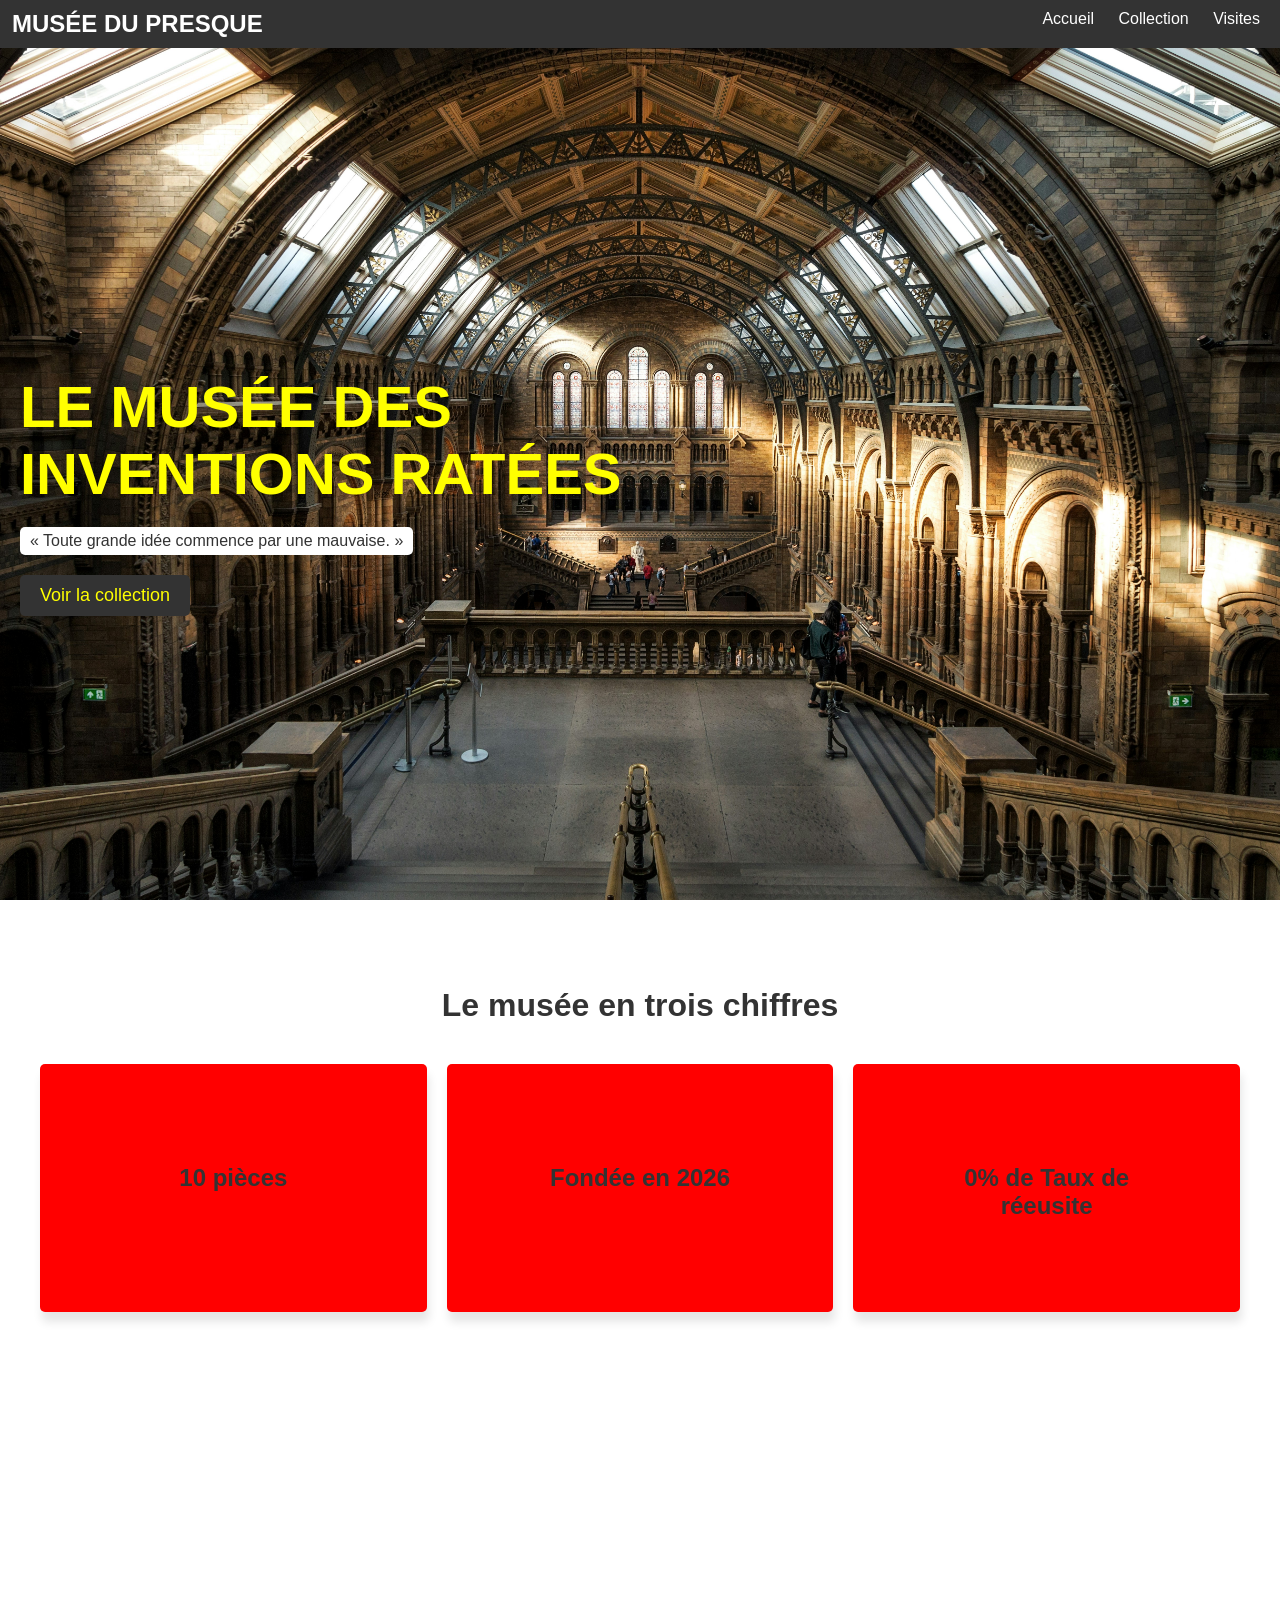
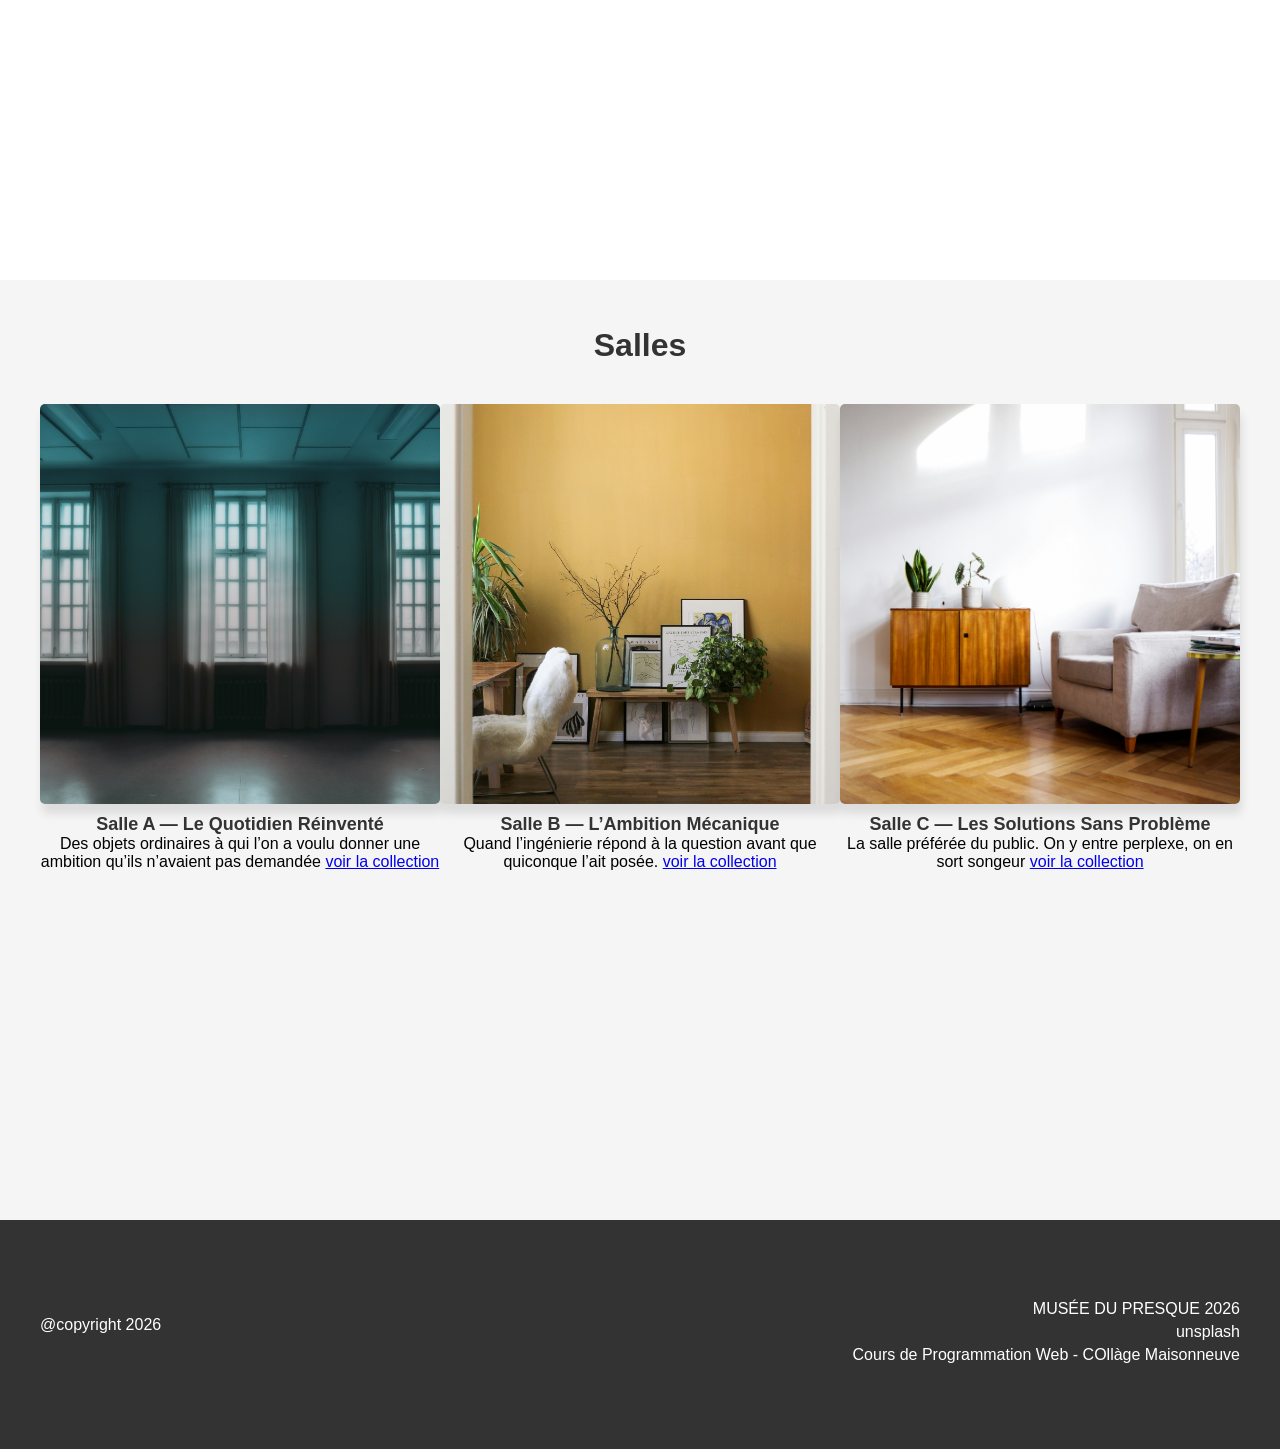
==== musee-Eouvert/index.html @ ee2fd18f "page d<acceuil fait" ====
<html lang="en">

<head>
    <meta charset="UTF-8">
    <meta name="viewport" content="width=device-width, initial-scale=1.0">
    <link rel="stylesheet" href="style.css">
    <title>Accueil</title>
</head>

<body>

    <header>
        <legend>MUSÉE DU PRESQUE</legend>
        <nav>
            <a href="index.html">Accueil</a>
            <a href="colelction.html">Collection</a>
            <a href="visite.html">Visites</a>
        </nav>
    </header>
    <section id="banner">
        <img src="images/baniere/claudio-testa-iqeG5xA96M4-unsplash.jpg" alt="">
        <h1>LE MUSÉE DES INVENTIONS RATÉES</h1>
        <span>« Toute grande idée commence par une mauvaise. »</span>
        <a href="#salles"><button>Voir la collection</button></a>
    </section>
    <section id="description_musee">

        <h2>Le musée en trois chiffres</h2>
        <div>
            <strong>10 pièces</strong>
            <strong>Fondée en 2026</strong>
            <strong>0% de Taux de réeusite</strong>
        </div>

    </section>
    <section id="salles">
        <h2>Salles</h2>
        <div class="bloc">
            <div class="carte_ts">

                <img src="images/salle/hans-eiskonen-PotGJdsW06k-unsplash.jpg" alt="">
                <legend>Salle A — Le Quotidien Réinventé</legend>
                <span>Des objets ordinaires à qui l’on a voulu donner une ambition qu’ils n’avaient pas demandée</span>
                <a href="collection.html">voir la collection</a>
            </div>
            <div class="carte_ts">
                <img src="images/salle/julia-60SnthS09Ao-unsplash.jpg" alt="">
                <legend>Salle B — L’Ambition Mécanique</legend>
                <span>Quand l’ingénierie répond à la question
                    avant que quiconque l’ait posée.</span>
                <a href="collection.html">voir la collection</a>
            </div>
            <div class="carte_ts">
                <img src="images/salle/julia-aX1TTOuq83M-unsplash.jpg" alt="">
                <legend>Salle C — Les Solutions Sans Problème</legend>
                <span>La salle préférée du public. On y entre
                    perplexe, on en sort songeur</span>
                <a href="collection.html">voir la collection</a>
            </div>
        </div>
    </section>
    <footer>
        <p>@copyright 2026</p>
        <div class="col-lg-6 legal text-lg-center">
            <ul>
                <li>MUSÉE DU PRESQUE 2026 </li>
                <li>unsplash </li>
                <li>Cours de Programmation Web - COllàge Maisonneuve</li>
            </ul>
        </div>
    </footer>

</body>

</html>
---- musee-Eouvert/style.css ----
body {
  font-family: "Aptos Display", Arial, sans-serif;
  margin: 0;
  padding: 0;
}
header {
  background-color: #333;
  color: #fff;
  padding: 10px;
  display: flex;
  justify-content: space-between;
  position: fixed;
  top: 0;
  right: 0;
  left: 0;
}
header legend {
  margin: 0;
  font-size: 24px;
  font-weight: bold;
}
header a {
  color: #fff;
  text-decoration: none;
  margin: 0 10px;
}

section {
  padding: 20px;

  height: 100%;
  margin: 0;
}

section#banner {
  color: #fff;
  padding: 20px;

  text-align: center;
  display: flex;
  flex-direction: column;
  justify-content: center;
  align-items: start;
  gap: 10px;
}
section#banner img {
  position: absolute;
  top: 0;
  right: 0;
  width: 100%;
  height: 100%;
  object-fit: cover;
  z-index: -1;
}
section#banner h1 {
  font-size: 58px;
  margin-bottom: 10px;
  color: yellow;
  max-width: 50%;
  text-align: left;
}

section#banner span {
  color: #333;
  background-color: #fff;

  padding: 5px 10px;
  border-radius: 5px;
  margin-bottom: 10px;
}

section#banner button {
  background-color: #333;
  color: yellow;
  border: none;
  border-radius: 5px;
  padding: 10px 20px;
  font-size: 18px;
  cursor: pointer;
}

section#banner button:hover {
  background-color: yellow;
  color: #333;
  border: 5px solid #333;
  border-radius: 5px;
}
#description_musee {
  flex-direction: column;
}
#description_musee h2 {
  font-size: 32px;
  color: #333;
  margin-bottom: 20px;
  text-align: center;
}

#description_musee div {
  display: flex;
  flex-direction: row;
  align-items: center;
  justify-content: space-around;
  text-align: center;
  padding: 20px;
  gap: 20px;
}

#description_musee strong {
  flex: 1;
  font-size: 24px;
  color: #333;
  margin-bottom: 10px;
  background-color: red;
  padding: 100px;
  border-radius: 5px;
  box-shadow: 2px 10px 10px rgba(0, 0, 0, 0.1);
  height: 48px;
  text-align: center;
}

section#salles {
  background-color: #f5f5f5;
}

section#salles div.bloc {
  padding: 20px;
  text-align: center;
  display: flex;
  justify-content: center;
  align-items: center;
}

section#salles h2 {
  font-size: 32px;
  color: #333;
  margin-bottom: 20px;
  text-align: center;
}

section#salles .carte_ts img {
  width: 400px;
  height: 400px;
  object-fit: cover;
  border-radius: 5px;
  box-shadow: 2px 10px 10px rgba(0, 0, 0, 0.1);
}

section#salles .carte_ts legend {
  font-size: 18px;
  color: #333;
  margin-top: 10px;
  font-weight: bold;
  
}
footer {
  background-color: #333;
  color: #fff;
  padding: 10px;
  text-align: center;
  display: flex;
  flex-direction: row;
  justify-content: space-between;
  padding: 80px 40px;
}   

footer ul {
  list-style: none;
  padding: 0;
  margin: 0;
  justify-content: center;
  text-align: right;
}
footer ul li {
  margin-bottom: 5px;
}
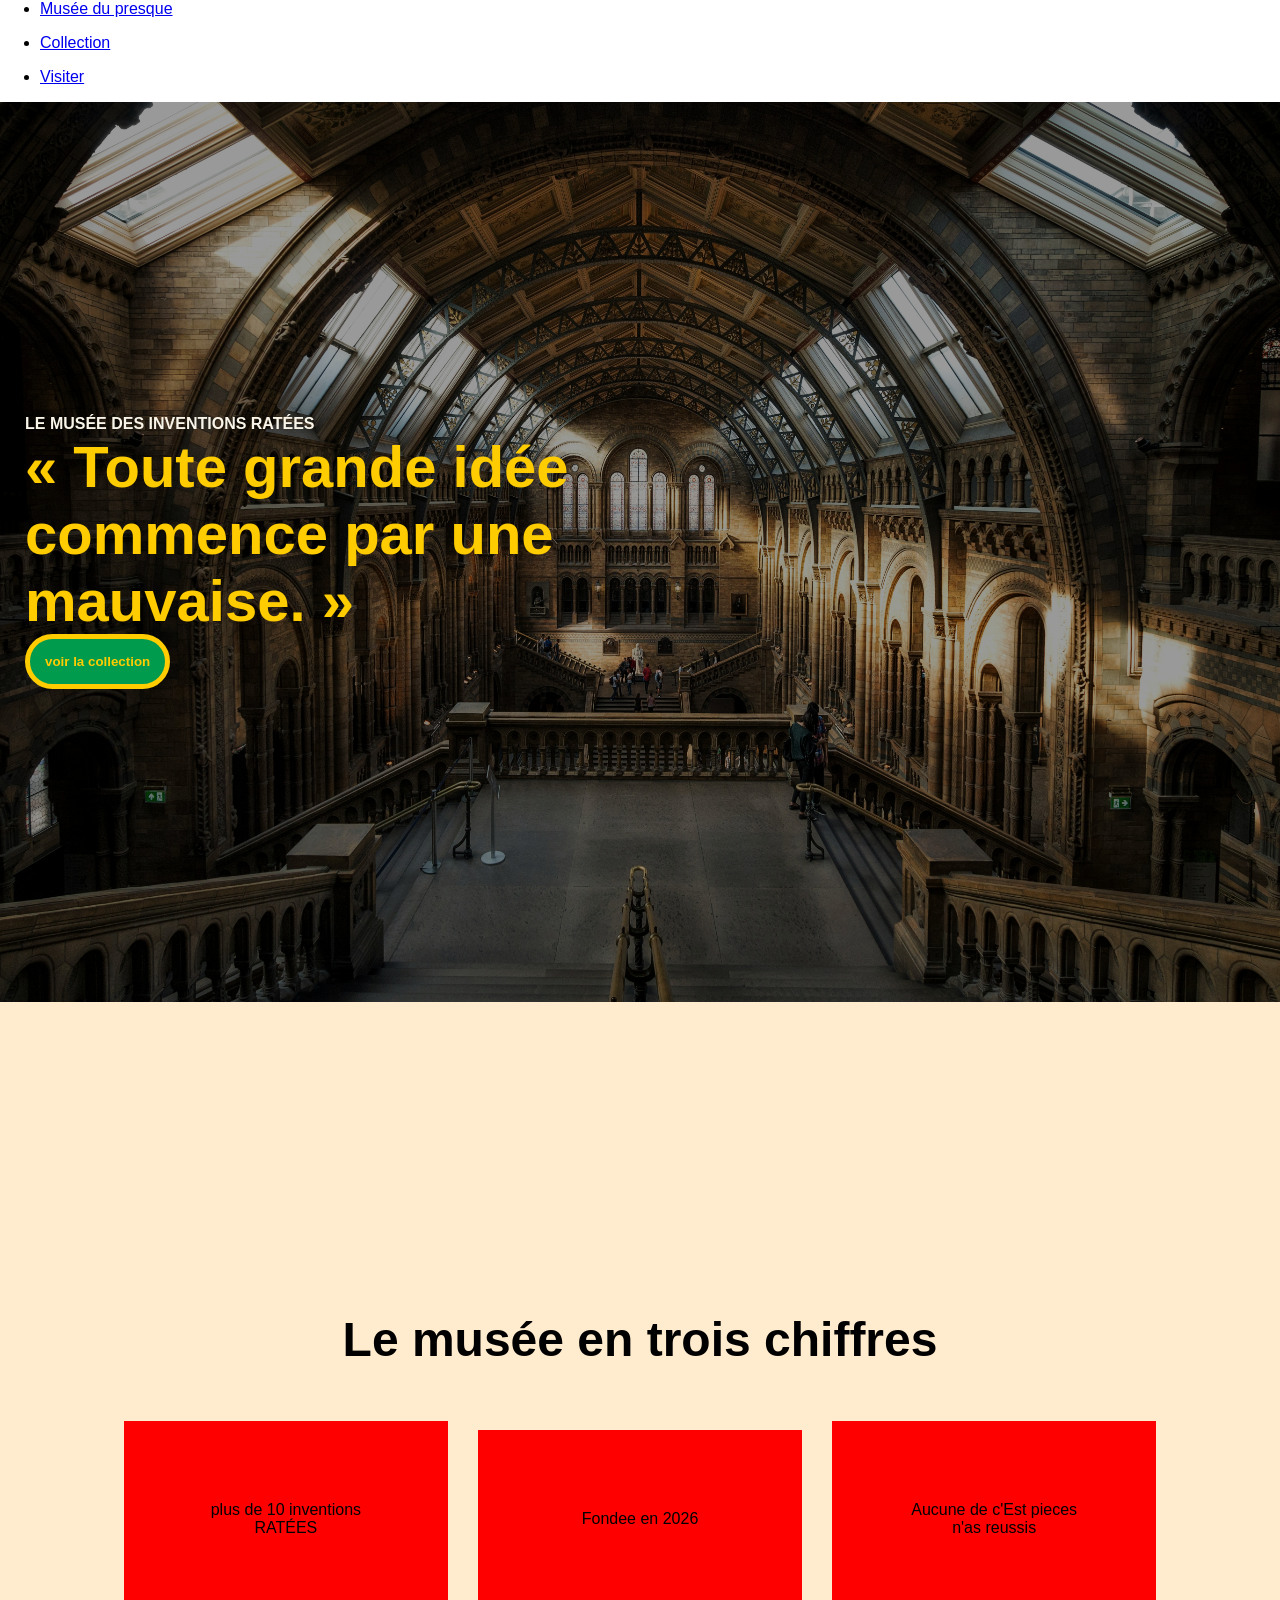
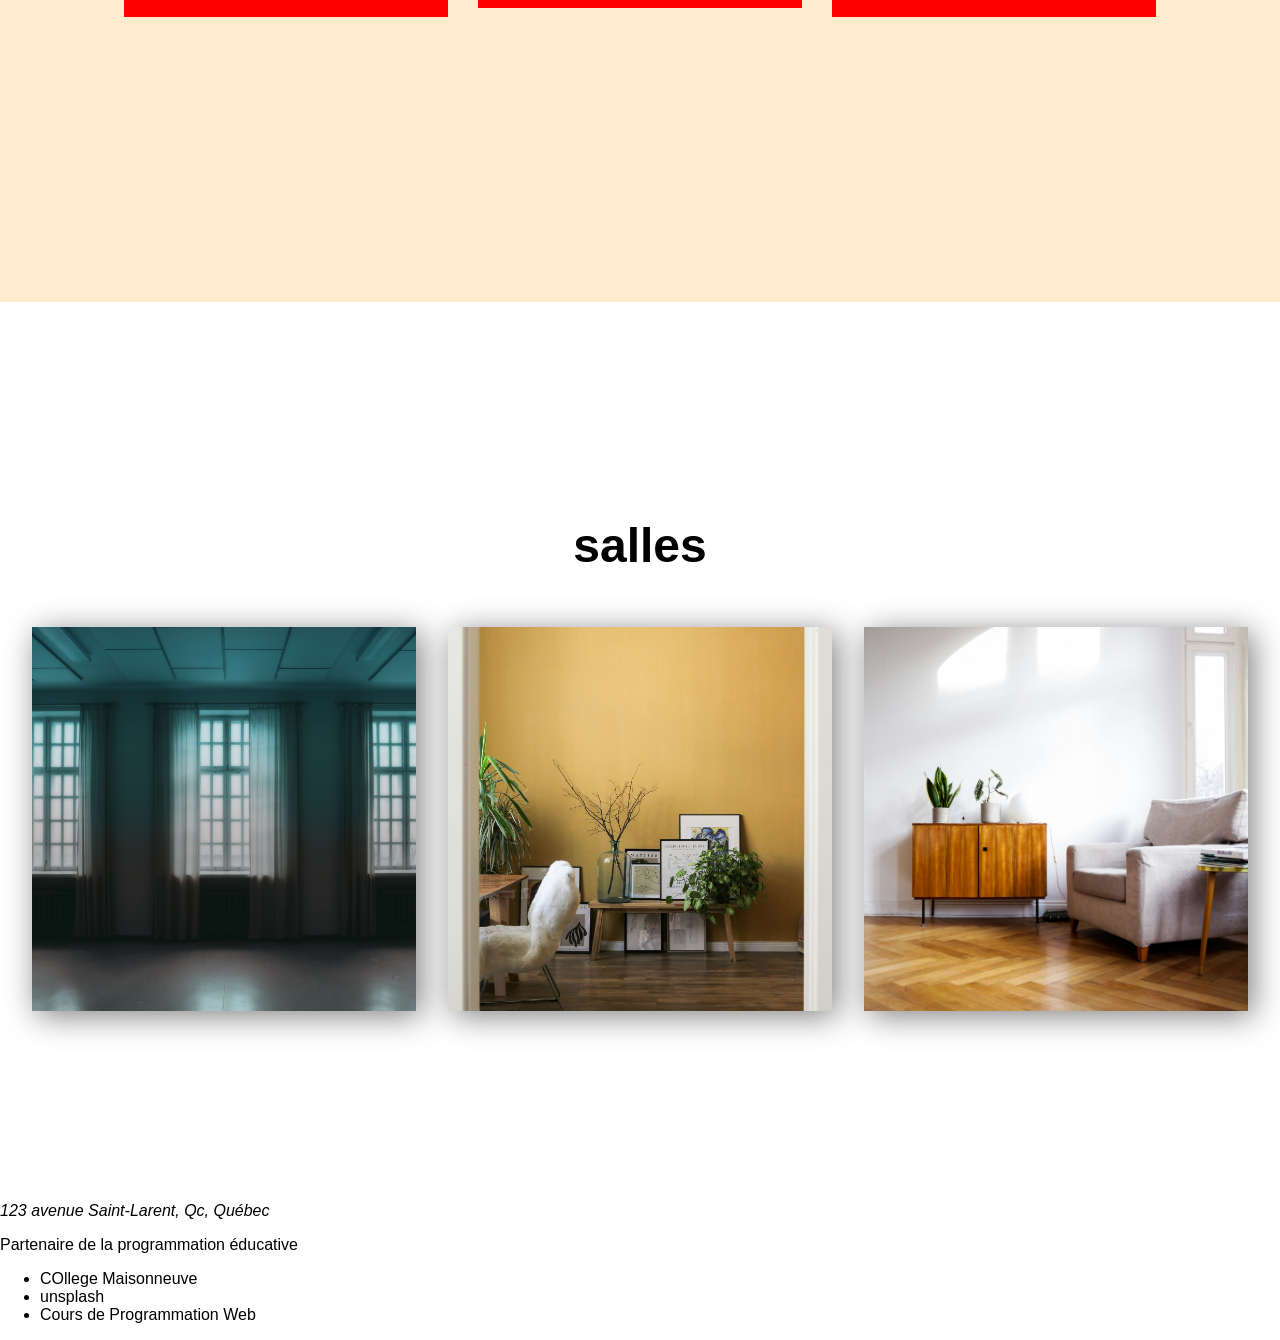
==== commit 61391c38: "banner optimized" ====
--- a/musee-Eouvert/index.html
+++ b/musee-Eouvert/index.html
@@ -1,75 +1,100 @@
 <html lang="en">
 
 <head>
-    <meta charset="UTF-8">
-    <meta name="viewport" content="width=device-width, initial-scale=1.0">
-    <link rel="stylesheet" href="style.css">
-    <title>Accueil</title>
+  <meta charset="UTF-8" />
+  <meta name="viewport" content="width=device-width, initial-scale=1.0" />
+  <link rel="stylesheet" href="style.css">
+  <title>Document</title>
 </head>
 
 <body>
+  <header>
+    <ul>
+      <li>
+        <a href="index.html">
+          <p>Musée du presque</p>
+        </a>
+      </li>
+      <li>
+        <a href="collection.html">
+          <p>Collection</p>
+        </a>
+      </li>
+      <li>
+        <a href="collection.html">
+          <p>Visiter</p>
+        </a>
+      </li>
+    </ul>
+  </header>
+  <section id="banier">
+    <img src="images/baniere/claudio-testa-iqeG5xA96M4-unsplash.jpg" alt="">
+    <div id="banier-text">
+      <p>LE MUSÉE DES INVENTIONS RATÉES</p>
+      <h1>« Toute grande idée commence par une mauvaise. »</h1>
+      <button>voir la collection</button>
+    </div>
+  </section>
+  <section id="desciption-mus">
+    <h2>Le musée en trois chiffres</h2>
+    <div>
+      <div>
+        <p>plus de 10 inventions RATÉES</p>
+      </div>
+      <div>
+        <p>Fondee en 2026</p>
+      </div>
+      <div>
+        <p>Aucune de c'Est pieces n'as reussis</p>
+      </div>
+    </div>
+  </section>
+  <section id="salles">
+    <h2>salles</h2>
+    <div id="carte-salles">
+      <div class="carte-salle-item">
+        <img src="images/salle/hans-eiskonen-PotGJdsW06k-unsplash.jpg" alt="">
+        <div class="carte-text">
+          <h3>Salle A — Le Quotidien Réinvent</h3>
+          <p>Des objets ordinaires à qui l’on a voulu
+            donner une ambition qu’ils n’avaient pas
+            demandée</p>
+          <a href="collection.html">voir la salle</a>
+        </div>
+      </div>
+      <div class="carte-salle-item">
+        <img src="images/salle/julia-60SnthS09Ao-unsplash.jpg" alt="">
+        <div class="carte-text">
+          <h3>Salle B — L’Ambition
+            Mécanique</h3>
+          <p>Quand l’ingénierie répond à la question
+            avant que quiconque l’ait posée.</p>
+          <a href="collection.html">voir la salle</a>
+        </div>
+      </div>
+      <div class="carte-salle-item">
+        <img src="images/salle/julia-aX1TTOuq83M-unsplash.jpg" alt="">
+        <div class="carte-text">
+          <h3>Salle C — Les Solutions
+            Sans Problème</h3>
+          <p>La salle préférée du public. On y entre
+            perplexe, on en sort songeur.</p>
+          <a href="collection.html">voir la salle</a>
+        </div>
+      </div>
+    </div>
+  </section>
+  <footer>
+    <address>123 avenue Saint-Larent, Qc, Québec</address>
 
-    <header>
-        <legend>MUSÉE DU PRESQUE</legend>
-        <nav>
-            <a href="index.html">Accueil</a>
-            <a href="colelction.html">Collection</a>
-            <a href="visite.html">Visites</a>
-        </nav>
-    </header>
-    <section id="banner">
-        <img src="images/baniere/claudio-testa-iqeG5xA96M4-unsplash.jpg" alt="">
-        <h1>LE MUSÉE DES INVENTIONS RATÉES</h1>
-        <span>« Toute grande idée commence par une mauvaise. »</span>
-        <a href="#salles"><button>Voir la collection</button></a>
-    </section>
-    <section id="description_musee">
+    <p>Partenaire de la programmation éducative</p>
 
-        <h2>Le musée en trois chiffres</h2>
-        <div>
-            <strong>10 pièces</strong>
-            <strong>Fondée en 2026</strong>
-            <strong>0% de Taux de réeusite</strong>
-        </div>
-
-    </section>
-    <section id="salles">
-        <h2>Salles</h2>
-        <div class="bloc">
-            <div class="carte_ts">
-
-                <img src="images/salle/hans-eiskonen-PotGJdsW06k-unsplash.jpg" alt="">
-                <legend>Salle A — Le Quotidien Réinventé</legend>
-                <span>Des objets ordinaires à qui l’on a voulu donner une ambition qu’ils n’avaient pas demandée</span>
-                <a href="collection.html">voir la collection</a>
-            </div>
-            <div class="carte_ts">
-                <img src="images/salle/julia-60SnthS09Ao-unsplash.jpg" alt="">
-                <legend>Salle B — L’Ambition Mécanique</legend>
-                <span>Quand l’ingénierie répond à la question
-                    avant que quiconque l’ait posée.</span>
-                <a href="collection.html">voir la collection</a>
-            </div>
-            <div class="carte_ts">
-                <img src="images/salle/julia-aX1TTOuq83M-unsplash.jpg" alt="">
-                <legend>Salle C — Les Solutions Sans Problème</legend>
-                <span>La salle préférée du public. On y entre
-                    perplexe, on en sort songeur</span>
-                <a href="collection.html">voir la collection</a>
-            </div>
-        </div>
-    </section>
-    <footer>
-        <p>@copyright 2026</p>
-        <div class="col-lg-6 legal text-lg-center">
-            <ul>
-                <li>MUSÉE DU PRESQUE 2026 </li>
-                <li>unsplash </li>
-                <li>Cours de Programmation Web - COllàge Maisonneuve</li>
-            </ul>
-        </div>
-    </footer>
-
+    <ul>
+      <li>COllege Maisonneuve</li>
+      <li>unsplash</li>
+      <li>Cours de Programmation Web</li>
+    </ul>
+  </footer>
 </body>
 
 </html>
--- a/musee-Eouvert/style.css
+++ b/musee-Eouvert/style.css
@@ -1,175 +1,152 @@
 body {
-  font-family: "Aptos Display", Arial, sans-serif;
   margin: 0;
   padding: 0;
+  overflow-x: hidden;
+  font-family: "Aptos Display", Arial, sans-serif;
 }
-header {
-  background-color: #333;
-  color: #fff;
-  padding: 10px;
-  display: flex;
-  justify-content: space-between;
-  position: fixed;
-  top: 0;
-  right: 0;
-  left: 0;
+h1 {
+  font-size: 58px;
 }
-header legend {
-  margin: 0;
-  font-size: 24px;
-  font-weight: bold;
+
+img {
+  width: 400px;
+  height: 400px;
 }
-header a {
-  color: #fff;
-  text-decoration: none;
-  margin: 0 10px;
+h2 {
+  font-size: 48px;
 }
 
 section {
-  padding: 20px;
+  width: 100vw;
+  height: 100vh;
+  text-align: center;
+  margin: 0;
+  padding: 0;
+  position: relative;
+}
+section,
+section#banier #banier-text,
+#carte-salles,
+#salles #carte-salles .carte-salle-item .carte-text,
+#desciption-mus > div {
+  display: flex;
+  justify-content: center;
+  align-items: center;
+  flex-direction: column;
+}
 
+section#banier img {
+  width: 100%;
   height: 100%;
+}
+
+section#banier #banier-text {
+  position: absolute;
+  color: #ffcc00;
+  background-color: rgba(0, 0, 0, 0.4);
+  width: 100%;
+  height: 100%;
+  align-items: start;
+  padding-left: 50px;
+}
+
+section#banier #banier-text h1,
+section#banier #banier-text p,
+section#banier #banier-text button {
+  text-align: left;
+  max-width: 50vw;
+  /* background-color: aqua; */
   margin: 0;
 }
 
-section#banner {
-  color: #fff;
-  padding: 20px;
+section#banier #banier-text p {
+  color: #faf5e9;
+  width: 100%;
+  /* text-align: center; */
+  font-weight: 700;
+}
 
-  text-align: center;
-  display: flex;
-  flex-direction: column;
-  justify-content: center;
-  align-items: start;
-  gap: 10px;
+section#banier #banier-text button {
+  background-color: #009b4d;
+  border: none;
+  padding: 15px;
+  border-radius: 50px;
+  font-weight: 700;
+  color: #ffcc00;
+  border: 5px solid #ffcc00;
+  transition: 0.5s;
 }
-section#banner img {
-  position: absolute;
-  top: 0;
-  right: 0;
+
+section#banier #banier-text #banier #salles {
+  background-color: aliceblue;
+}
+#salles #carte-salles {
+  flex-direction: row;
+  justify-content: space-evenly;
+  width: 100%;
+  padding: 15px;
+}
+
+#salles #carte-salles .carte-salle-item {
+  position: relative;
+  flex: 1;
+  box-shadow: 5px 5px 30px gray;
+  max-width: 30vw;
+  max-height: 30vw;
+}
+
+#salles #carte-salles .carte-salle-item img {
   width: 100%;
   height: 100%;
   object-fit: cover;
-  z-index: -1;
 }
-section#banner h1 {
-  font-size: 58px;
-  margin-bottom: 10px;
-  color: yellow;
-  max-width: 50%;
-  text-align: left;
+#salles #carte-salles .carte-salle-item .carte-text {
+  position: absolute;
+  top: 0;
+  height: 100%;
+  width: 100%;
+  background: rgba(0, 0, 0, 0.4);
+  color: white;
+  padding: 0;
+  display: none;
+  transform: 0.5s;
 }
 
-section#banner span {
-  color: #333;
-  background-color: #fff;
-
+#salles #carte-salles .carte-salle-item:hover .carte-text {
+  display: flex;
+}
+#salles #carte-salles .carte-salle-item .carte-text h3,
+#salles #carte-salles .carte-salle-item .carte-text p,
+#salles #carte-salles .carte-salle-item .carte-text a {
+  padding: 0 30px;
+  text-wrap: wrap;
+  max-width: 100%;
+}
+#salles #carte-salles .carte-salle-item .carte-text a {
+  text-decoration: none;
+  color: black;
+  background-color: white;
+  border-radius: 15px;
   padding: 5px 10px;
-  border-radius: 5px;
-  margin-bottom: 10px;
+  transition: 0.5s;
 }
 
-section#banner button {
-  background-color: #333;
-  color: yellow;
-  border: none;
-  border-radius: 5px;
-  padding: 10px 20px;
-  font-size: 18px;
-  cursor: pointer;
+#salles #carte-salles .carte-salle-item .carte-text a:hover {
+  color: white;
+  background-color: black;
 }
 
-section#banner button:hover {
-  background-color: yellow;
-  color: #333;
-  border: 5px solid #333;
-  border-radius: 5px;
-}
-#description_musee {
-  flex-direction: column;
-}
-#description_musee h2 {
-  font-size: 32px;
-  color: #333;
-  margin-bottom: 20px;
-  text-align: center;
+#desciption-mus {
+  background-color: blanchedalmond;
 }
 
-#description_musee div {
-  display: flex;
+#desciption-mus > div {
   flex-direction: row;
-  align-items: center;
-  justify-content: space-around;
-  text-align: center;
-  padding: 20px;
-  gap: 20px;
 }
 
-#description_musee strong {
+#desciption-mus > div > div {
+  background-color: red;
   flex: 1;
-  font-size: 24px;
-  color: #333;
-  margin-bottom: 10px;
-  background-color: red;
-  padding: 100px;
-  border-radius: 5px;
-  box-shadow: 2px 10px 10px rgba(0, 0, 0, 0.1);
-  height: 48px;
-  text-align: center;
+  padding: 5vw;
+  margin: 15px;
 }
-
-section#salles {
-  background-color: #f5f5f5;
-}
-
-section#salles div.bloc {
-  padding: 20px;
-  text-align: center;
-  display: flex;
-  justify-content: center;
-  align-items: center;
-}
-
-section#salles h2 {
-  font-size: 32px;
-  color: #333;
-  margin-bottom: 20px;
-  text-align: center;
-}
-
-section#salles .carte_ts img {
-  width: 400px;
-  height: 400px;
-  object-fit: cover;
-  border-radius: 5px;
-  box-shadow: 2px 10px 10px rgba(0, 0, 0, 0.1);
-}
-
-section#salles .carte_ts legend {
-  font-size: 18px;
-  color: #333;
-  margin-top: 10px;
-  font-weight: bold;
-  
-}
-footer {
-  background-color: #333;
-  color: #fff;
-  padding: 10px;
-  text-align: center;
-  display: flex;
-  flex-direction: row;
-  justify-content: space-between;
-  padding: 80px 40px;
-}   
-
-footer ul {
-  list-style: none;
-  padding: 0;
-  margin: 0;
-  justify-content: center;
-  text-align: right;
-}
-footer ul li {
-  margin-bottom: 5px;
-}
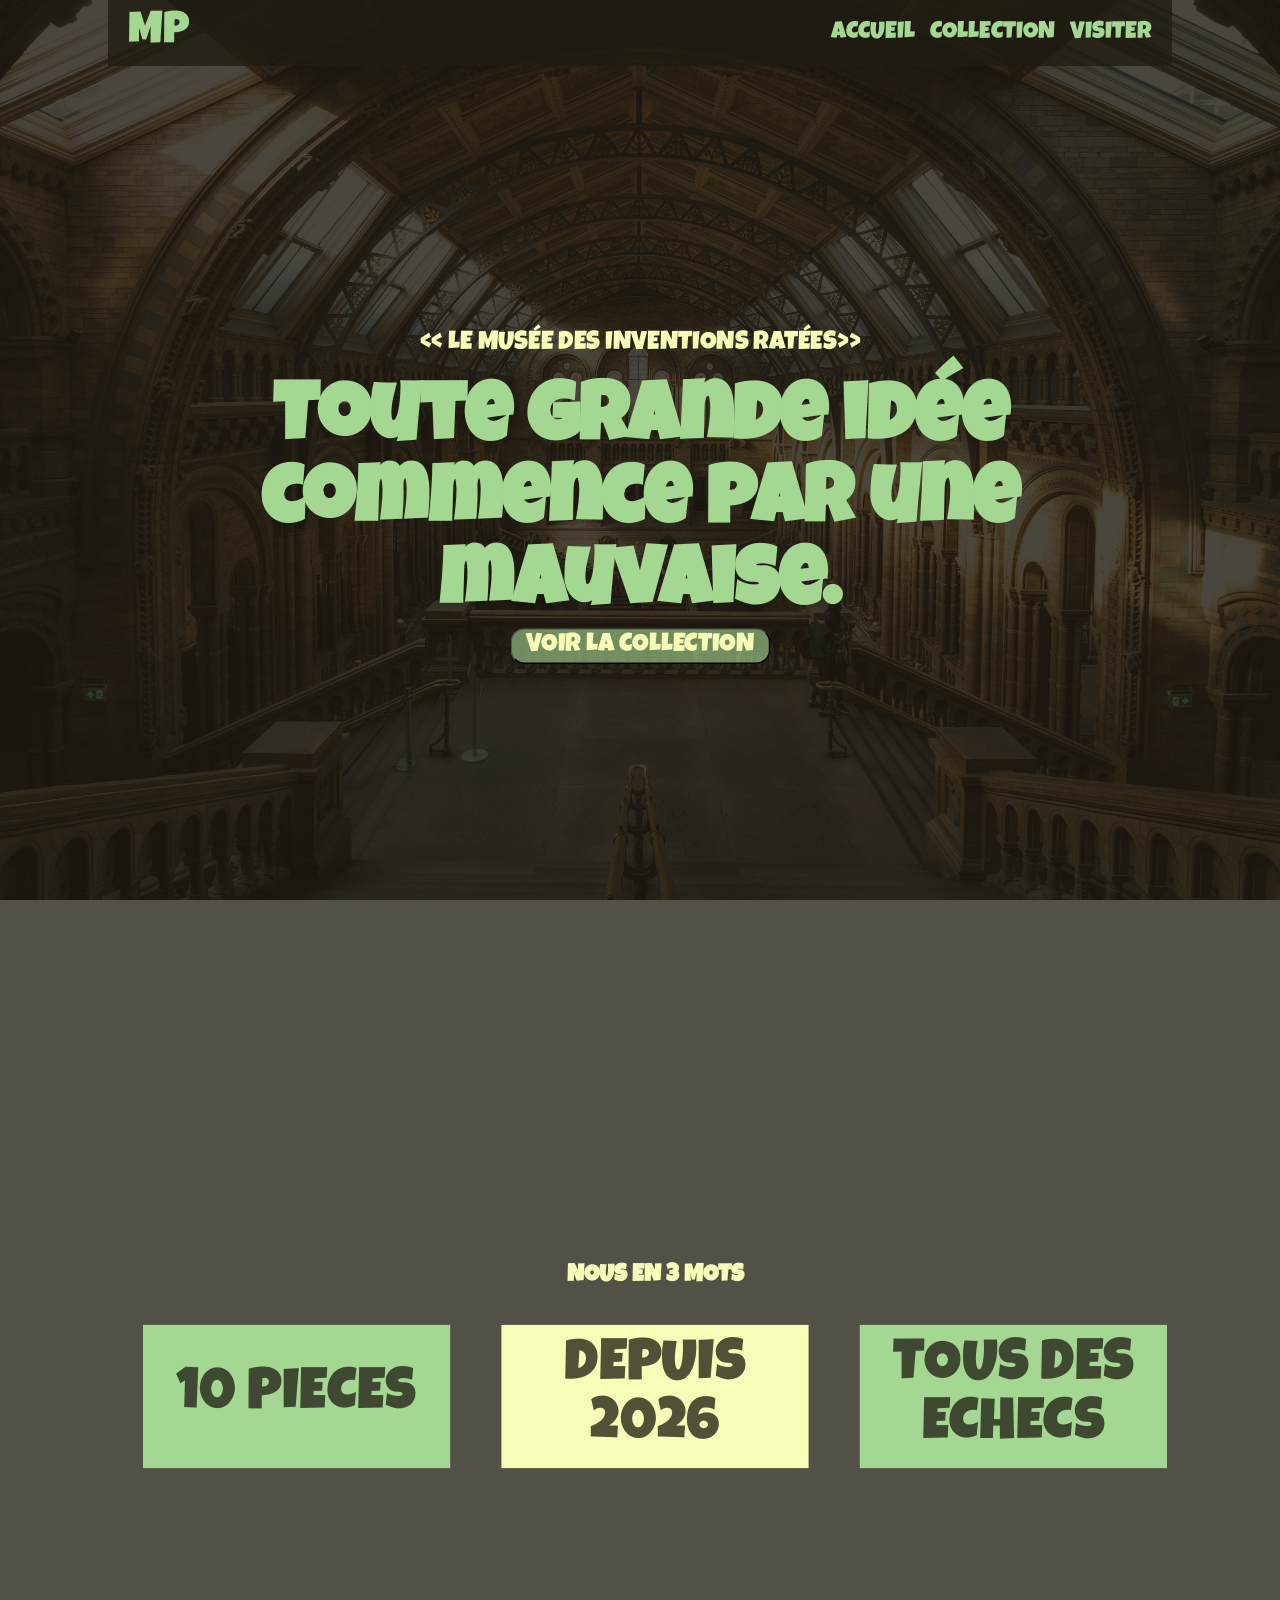
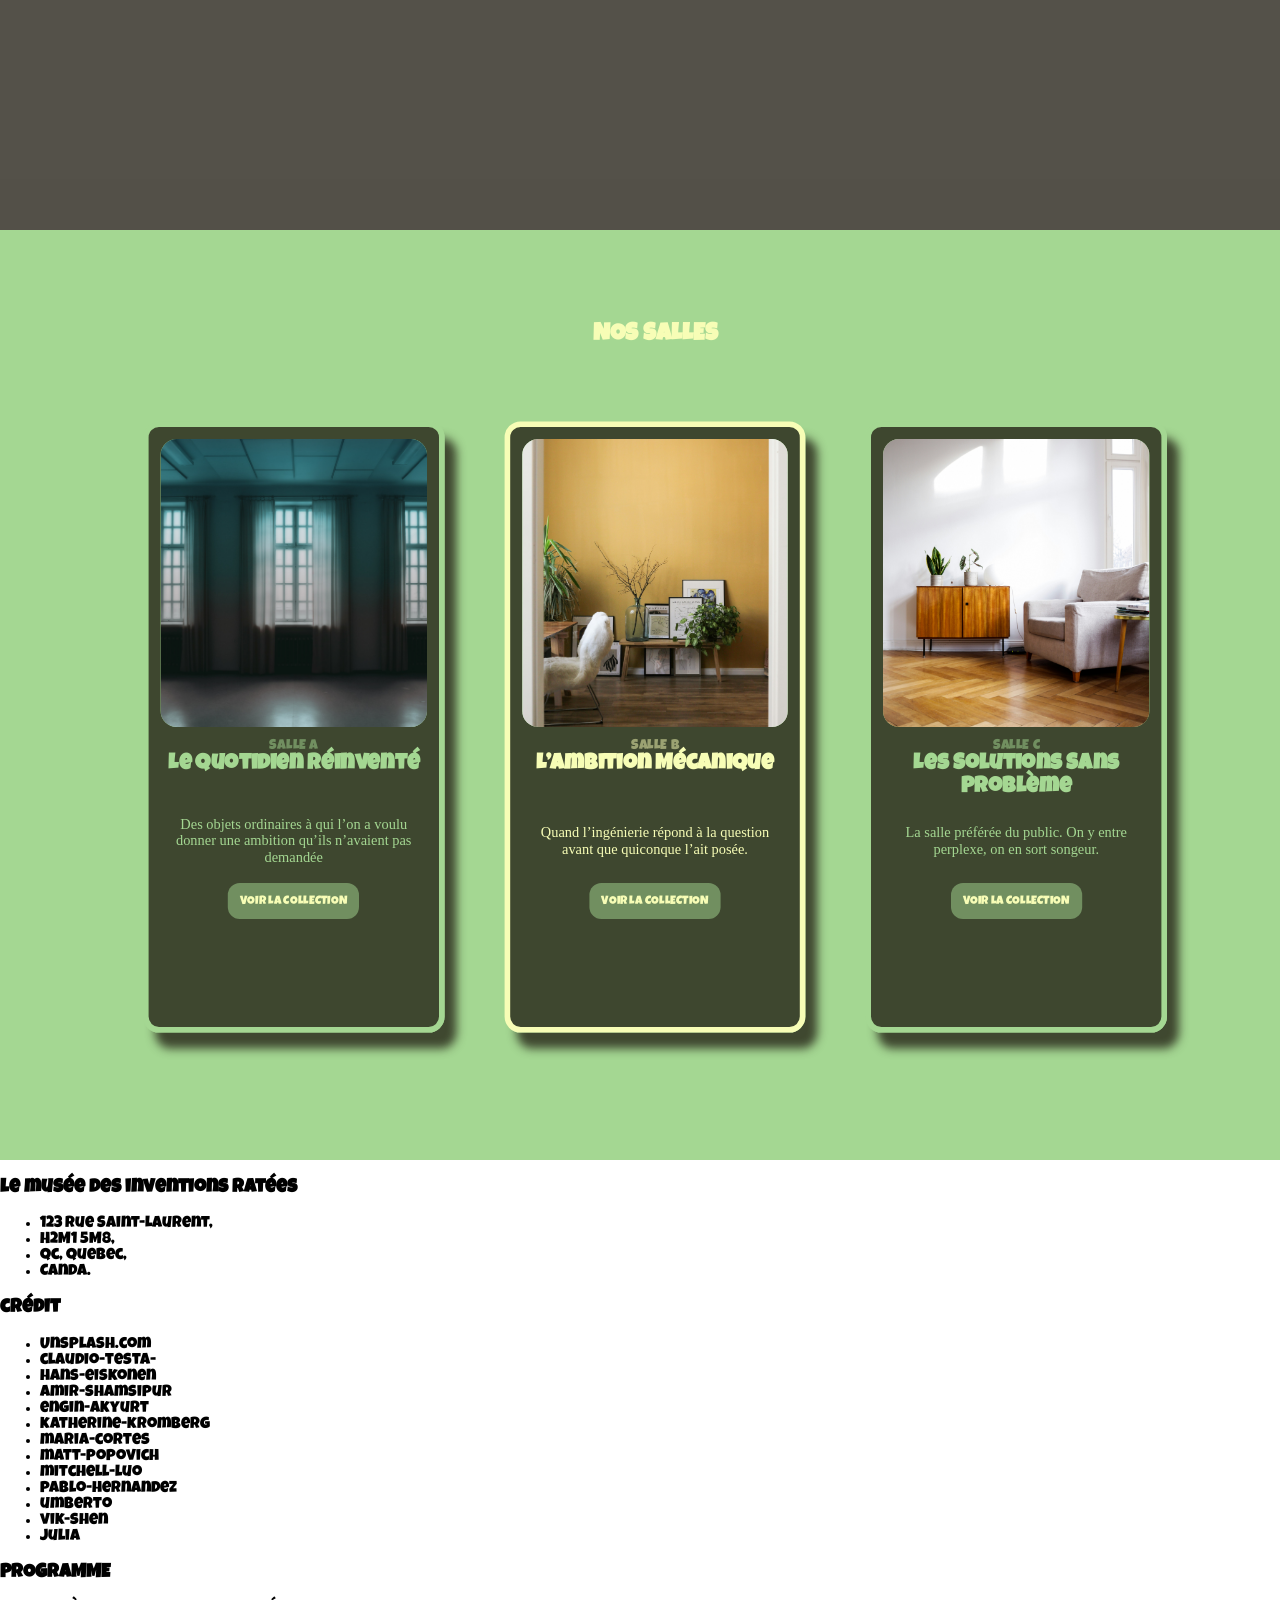
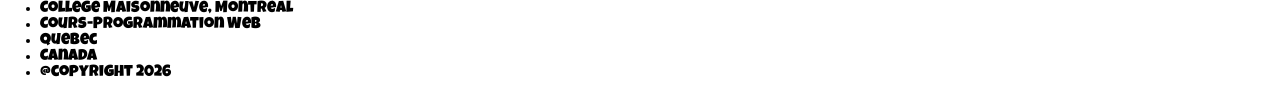
==== commit 3921e3ae: "new version index page done except style of the footer" ====
--- a/musee-Eouvert/index.html
+++ b/musee-Eouvert/index.html
@@ -3,98 +3,142 @@
 <head>
   <meta charset="UTF-8" />
   <meta name="viewport" content="width=device-width, initial-scale=1.0" />
+  <link rel="preconnect" href="https://fonts.googleapis.com">
+  <link rel="preconnect" href="https://fonts.gstatic.com" crossorigin>
+  <link href="https://fonts.googleapis.com/css2?family=Luckiest+Guy&display=swap" rel="stylesheet">
   <link rel="stylesheet" href="style.css">
   <title>Document</title>
 </head>
 
 <body>
   <header>
+    <span>MP</span>
     <ul>
-      <li>
-        <a href="index.html">
-          <p>Musée du presque</p>
-        </a>
-      </li>
-      <li>
-        <a href="collection.html">
-          <p>Collection</p>
-        </a>
-      </li>
-      <li>
-        <a href="collection.html">
-          <p>Visiter</p>
-        </a>
-      </li>
+      <li>ACCUEIL</li>
+      <li>COLLECTION</li>
+      <li>VISITER</li>
     </ul>
   </header>
-  <section id="banier">
-    <img src="images/baniere/claudio-testa-iqeG5xA96M4-unsplash.jpg" alt="">
-    <div id="banier-text">
-      <p>LE MUSÉE DES INVENTIONS RATÉES</p>
-      <h1>« Toute grande idée commence par une mauvaise. »</h1>
-      <button>voir la collection</button>
-    </div>
-  </section>
-  <section id="desciption-mus">
-    <h2>Le musée en trois chiffres</h2>
-    <div>
-      <div>
-        <p>plus de 10 inventions RATÉES</p>
+  <main>
+    <section id="banner">
+      <img src="images/baniere/claudio-testa-iqeG5xA96M4-unsplash.jpg" alt="" class="banner-background-img">
+      <div id="background-teint"></div>
+      <div id="banner-text">
+        <p>
+          << LE MUSÉE DES INVENTIONS RATÉES>>
+        </p>
+        <h1>Toute grande idée commence par une mauvaise.</h1>
+        <a href="#trois-mots"><button>VOIR LA COLLECTION</button></a>
       </div>
-      <div>
-        <p>Fondee en 2026</p>
+    </section>
+    <section id="trois-mots">
+      <h1>NOUS EN 3 MOTS</h1>
+      <div id="trois-mots-text">
+        <div><span>10 PIECES</span></div>
+        <div><span>DEPUIS 2026</span></div>
+        <div><span>TOUS DES ECHECS</span></div>
       </div>
-      <div>
-        <p>Aucune de c'Est pieces n'as reussis</p>
-      </div>
-    </div>
-  </section>
-  <section id="salles">
-    <h2>salles</h2>
-    <div id="carte-salles">
-      <div class="carte-salle-item">
-        <img src="images/salle/hans-eiskonen-PotGJdsW06k-unsplash.jpg" alt="">
-        <div class="carte-text">
-          <h3>Salle A — Le Quotidien Réinvent</h3>
-          <p>Des objets ordinaires à qui l’on a voulu
-            donner une ambition qu’ils n’avaient pas
-            demandée</p>
-          <a href="collection.html">voir la salle</a>
+    </section>
+    <section id="nos-service">
+      <h1>NOS SALLES</h1>
+      <div id="collections">
+        <div class="carte carte-1 ">
+          <div class="img-frame">
+            <img src="images/salle/hans-eiskonen-PotGJdsW06k-unsplash.jpg" alt="">
+
+          </div>
+          <div>
+            <div>
+              <span>SALLE A</span>
+              <h2>Le Quotidien Réinventé</h2>
+            </div>
+            <div>
+              <p>Des objets ordinaires à qui l’on a voulu donner une ambition qu’ils n’avaient pas demandée</p>
+            </div>
+            <div>
+              <a href=""><button href="collection.html">VOIR LA COLLECTION</button></a>
+            </div>
+          </div>
+        </div>
+        <div class="carte carte-2">
+          <div class="img-frame">
+          <img src="images/salle/julia-60SnthS09Ao-unsplash.jpg" alt="">
+        </div>
+          <div>
+            <div>
+              <span>SALLE B</span>
+              <h2>L’Ambition Mécanique</h2>
+            </div>
+            <div>
+              <p>Quand l’ingénierie répond à la question avant que quiconque l’ait posée.</p>
+            </div>
+            <div>
+              <a href=""><button href="collection.html">VOIR LA COLLECTION</button></a>
+            </div>
+          </div>
+        </div>
+        <div class="carte carte-3">
+          <div class="img-frame">
+          <img src="images/salle/julia-aX1TTOuq83M-unsplash.jpg" alt="">
+        </div>
+          <div>
+            <div>
+              <span>SALLE C</span>
+              <h2>Les Solutions Sans Problème</h2>
+            </div>
+            <div>
+              <p>La salle préférée du public. On y entre perplexe, on en sort songeur.</p>
+            </div>
+            <div>
+              <a href=""><button href="collection.html">VOIR LA COLLECTION</button></a>
+            </div>
+          </div>
         </div>
       </div>
-      <div class="carte-salle-item">
-        <img src="images/salle/julia-60SnthS09Ao-unsplash.jpg" alt="">
-        <div class="carte-text">
-          <h3>Salle B — L’Ambition
-            Mécanique</h3>
-          <p>Quand l’ingénierie répond à la question
-            avant que quiconque l’ait posée.</p>
-          <a href="collection.html">voir la salle</a>
-        </div>
-      </div>
-      <div class="carte-salle-item">
-        <img src="images/salle/julia-aX1TTOuq83M-unsplash.jpg" alt="">
-        <div class="carte-text">
-          <h3>Salle C — Les Solutions
-            Sans Problème</h3>
-          <p>La salle préférée du public. On y entre
-            perplexe, on en sort songeur.</p>
-          <a href="collection.html">voir la salle</a>
-        </div>
-      </div>
+    </section>
+
+  </main>
+  <footer>
+    <div id="part-1">
+      <h3>le musée des inventions ratées</h3>
+      <ul>
+        <li>123 Rue Saint-Laurent,</li>
+        <li>H2M1 5M8,</li>
+        <li>Qc, Quebec,</li>
+        <li>Canda.</li>
+      </ul>
     </div>
-  </section>
-  <footer>
-    <address>123 avenue Saint-Larent, Qc, Québec</address>
+    <div id="part-2">
+      <h3>crédit</h3>
+      <ul>
+        <li>Unsplash.com</li>
+        <li>claudio-testa-</li>
+        <li>hans-eiskonen</li>
+        <li>amir-shamsipur</li>
+        <li>engin-akyurt</li>
+        <li>katherine-kromberg</li>
+        <li>maria-cortes</li>
+        <li>matt-popovich</li>
+        <li>mitchell-luo</li>
+        <li>pablo-hernandez</li>
+        <li>umberto</li>
+        <li>vik-shen</li>
+        <li>julia</li>
+      </ul>
+      
+    </div>
+    <div id="part-3">
+      <h3>PROGRAMME</h3>
+      <ul>
+        <li>Collège Maisonneuve, Montréal</li>
+        <li>Cours-Programmation Web</li>
+        <li>Quebec</li>
+        <li>Canada</li>
+        <li>@copyright 2026</li>
+      </ul>
+    </div>
+  </footer>
 
-    <p>Partenaire de la programmation éducative</p>
-
-    <ul>
-      <li>COllege Maisonneuve</li>
-      <li>unsplash</li>
-      <li>Cours de Programmation Web</li>
-    </ul>
-  </footer>
 </body>
 
 </html>
--- a/musee-Eouvert/style.css
+++ b/musee-Eouvert/style.css
@@ -1,152 +1,263 @@
 body {
+  overflow-x: hidden;
+  font-family: "Luckiest Guy", cursive;
   margin: 0;
   padding: 0;
-  overflow-x: hidden;
-  font-family: "Aptos Display", Arial, sans-serif;
-}
-h1 {
-  font-size: 58px;
-}
-
-img {
-  width: 400px;
-  height: 400px;
-}
-h2 {
-  font-size: 48px;
+}
+header {
+  padding: 5px 20px;
+  color: #a4d792;
+  width: 80%;
+  position: absolute;
+  top: 0px;
+  left: 20px;
+  right: 20px;
+  background-color: #201c12c4;
+  z-index: 10;
+  margin: auto;
+}
+
+header,
+header ul {
+  display: flex;
+  justify-content: space-between;
+  align-items: center;
+}
+header span {
+  font-size: 44px;
+  margin: 0;
+  padding: 0;
+}
+header ul {
+  list-style: none;
+}
+header ul li {
+  margin-left: 15px;
+  font-size: 24px;
 }
 
 section {
   width: 100vw;
   height: 100vh;
-  text-align: center;
+  position: relative;
+  background-color: #201c12c4;
+}
+
+#banner {
+}
+#banner #background-teint {
+  position: absolute;
+  width: 100%;
+  height: 100%;
+  background-color: #201c12;
+  top: 0;
+  opacity: 0.81;
+}
+#banner img {
+  height: 100vh;
+  width: 100vw;
+  object-fit: cover;
+}
+
+#banner #banner-text {
+  position: absolute;
+  top: 34px;
+  width: 100vw;
+  height: 100vh;
+  display: flex;
+  flex-direction: column;
+  justify-content: center;
+  align-items: center;
+  z-index: 8;
+  scale: 0.7;
+}
+
+#banner #banner-text h1 {
   margin: 0;
   padding: 0;
+  font-size: 117px;
+  color: #a4d792;
+  width: 100%;
+  text-align: center;
+}
+
+#banner #banner-text p {
+  color: #f7fdb6;
+  font-size: 37px;
+}
+
+#banner #banner-text button {
+  font-family: "Luckiest Guy", cursive;
+  color: #f7fdb6;
+  font-size: 37px;
+  background-color: #a4d7929c;
+  padding: 5px 20px;
+  border-radius: 20px;
+}
+
+#nos-service {
+  background-color: #a4d792;
+  text-align: center;
+  padding: 15px;
+  display: flex;
+  flex-direction: column;
+  justify-content: center;
+  align-items: center;
+}
+#collections {
+  display: flex;
+  flex-direction: row;
+  width: 100%;
+  height: 80vh;
+  /* background-color: blue; */
+  justify-content: space-between;
+  align-items: center;
+  /* gap: 35px; */
   position: relative;
-}
-section,
-section#banier #banier-text,
-#carte-salles,
-#salles #carte-salles .carte-salle-item .carte-text,
-#desciption-mus > div {
-  display: flex;
-  justify-content: center;
-  align-items: center;
-  flex-direction: column;
-}
-
-section#banier img {
-  width: 100%;
+  scale: 0.8;
+}
+
+#nos-service h1 {
+  color: #f7fdb6;
+}
+
+.carte {
+  width: 26%;
   height: 100%;
-}
-
-section#banier #banier-text {
-  position: absolute;
-  color: #ffcc00;
-  background-color: rgba(0, 0, 0, 0.4);
-  width: 100%;
-  height: 100%;
-  align-items: start;
-  padding-left: 50px;
-}
-
-section#banier #banier-text h1,
-section#banier #banier-text p,
-section#banier #banier-text button {
-  text-align: left;
-  max-width: 50vw;
-  /* background-color: aqua; */
-  margin: 0;
-}
-
-section#banier #banier-text p {
-  color: #faf5e9;
-  width: 100%;
-  /* text-align: center; */
-  font-weight: 700;
-}
-
-section#banier #banier-text button {
-  background-color: #009b4d;
+  background-color: #201c12c4;
+  /* color:#F7FDB6 ; */
+  color: #a4d792;
+  border-radius: 20px;
+  border: 7px solid #a4d792;
+  position: relative;
+  padding: 15px;
+  box-shadow: 15px 20px 12px #201c12c4;
+}
+
+.carte div:nth-child(2) {
+  /* display: flex;
+  flex-direction: column; */
+  height: 50%;
+}
+
+.carte div:nth-child(2) div {
+  /* background-color: red; */
+  width: 100%;
+  height: 90px !important;
+  /* margin-bottom: 15px; */
+  display: flex;
+  justify-content: center;
+  align-items: center;
+  text-wrap: wrap;
+}
+
+.carte div:nth-child(2) div:nth-child(1) {
+  display: block;
+  text-align: center;
+  padding-top: 15px;
+}
+
+.carte div:nth-child(2) div:nth-child(3) {
+  height: 60px !important;
+}
+
+.carte div span,
+.carte div h2,
+.carte div p,
+.carte div a {
+  margin: 0;
+  margin-bottom: 15px;
+  flex: 1;
+  width: fit-content;
+}
+
+.carte div span {
+  font-size: 18px;
+  margin: 0;
+  color: rgba(164, 215, 146, 0.5);
+}
+.carte div h2 {
+  font-size: 28px;
+  width: 100%;
+  /* padding: 15px; */
+}
+.carte div p {
+  font-family: "Lohit Devanagari";
+  font-size: 18px;
+  width: 100%;
+  padding: 15px;
+}
+.carte div button {
+  font-size: 15px;
+  background-color: rgba(164, 215, 146, 0.5);
+  font-family: "Luckiest Guy", cursive;
+  color: #f7fdb6;
   border: none;
   padding: 15px;
-  border-radius: 50px;
-  font-weight: 700;
-  color: #ffcc00;
-  border: 5px solid #ffcc00;
-  transition: 0.5s;
-}
-
-section#banier #banier-text #banier #salles {
-  background-color: aliceblue;
-}
-#salles #carte-salles {
-  flex-direction: row;
-  justify-content: space-evenly;
-  width: 100%;
-  padding: 15px;
-}
-
-#salles #carte-salles .carte-salle-item {
-  position: relative;
-  flex: 1;
-  box-shadow: 5px 5px 30px gray;
+  border-radius: 15px;
+}
+
+.carte .img-frame {
   max-width: 30vw;
-  max-height: 30vw;
-}
-
-#salles #carte-salles .carte-salle-item img {
+  height: 50%;
+  background-color: #a4d792;
+  border-radius: 20px;
+}
+.carte img {
   width: 100%;
   height: 100%;
   object-fit: cover;
-}
-#salles #carte-salles .carte-salle-item .carte-text {
-  position: absolute;
-  top: 0;
-  height: 100%;
-  width: 100%;
-  background: rgba(0, 0, 0, 0.4);
-  color: white;
-  padding: 0;
-  display: none;
-  transform: 0.5s;
-}
-
-#salles #carte-salles .carte-salle-item:hover .carte-text {
-  display: flex;
-}
-#salles #carte-salles .carte-salle-item .carte-text h3,
-#salles #carte-salles .carte-salle-item .carte-text p,
-#salles #carte-salles .carte-salle-item .carte-text a {
-  padding: 0 30px;
-  text-wrap: wrap;
-  max-width: 100%;
-}
-#salles #carte-salles .carte-salle-item .carte-text a {
-  text-decoration: none;
-  color: black;
-  background-color: white;
-  border-radius: 15px;
-  padding: 5px 10px;
-  transition: 0.5s;
-}
-
-#salles #carte-salles .carte-salle-item .carte-text a:hover {
-  color: white;
-  background-color: black;
-}
-
-#desciption-mus {
-  background-color: blanchedalmond;
-}
-
-#desciption-mus > div {
-  flex-direction: row;
-}
-
-#desciption-mus > div > div {
-  background-color: red;
-  flex: 1;
-  padding: 5vw;
-  margin: 15px;
-}
+  border-radius: 20px;
+}
+
+#collections .carte-2 {
+  color: #f7fdb6;
+  border-color: #f7fdb6;
+}
+
+#collections .carte-2 span {
+  color: rgba(247, 253, 182, 0.5);
+}
+
+#trois-mots {
+  text-align: center;
+  padding: 15px;
+  display: flex;
+  justify-content: center;
+  align-items: center;
+  flex-direction: column;
+  /* background-color: red; */
+}
+
+#trois-mots h1 {
+  color: #f7fdb6;
+}
+
+#trois-mots-text {
+  /* background-color: blue; */
+  width: 100%;
+  display: flex;
+  justify-content: space-between;
+  align-items: center;
+  scale: 0.8;
+}
+#trois-mots-text div {
+  width: 30%;
+  height: 179px;
+  background-color: #a4d792;
+  display: flex;
+  justify-content: center;
+  align-items: center;
+}
+
+#trois-mots-text span {
+  font-size: 73px;
+  width: 100%;
+  /* height: 100%; */
+  text-align: center;
+  color: #201c12c4;
+}
+
+#trois-mots-text div:nth-child(2) {
+  background-color: #f7fdb6;
+}
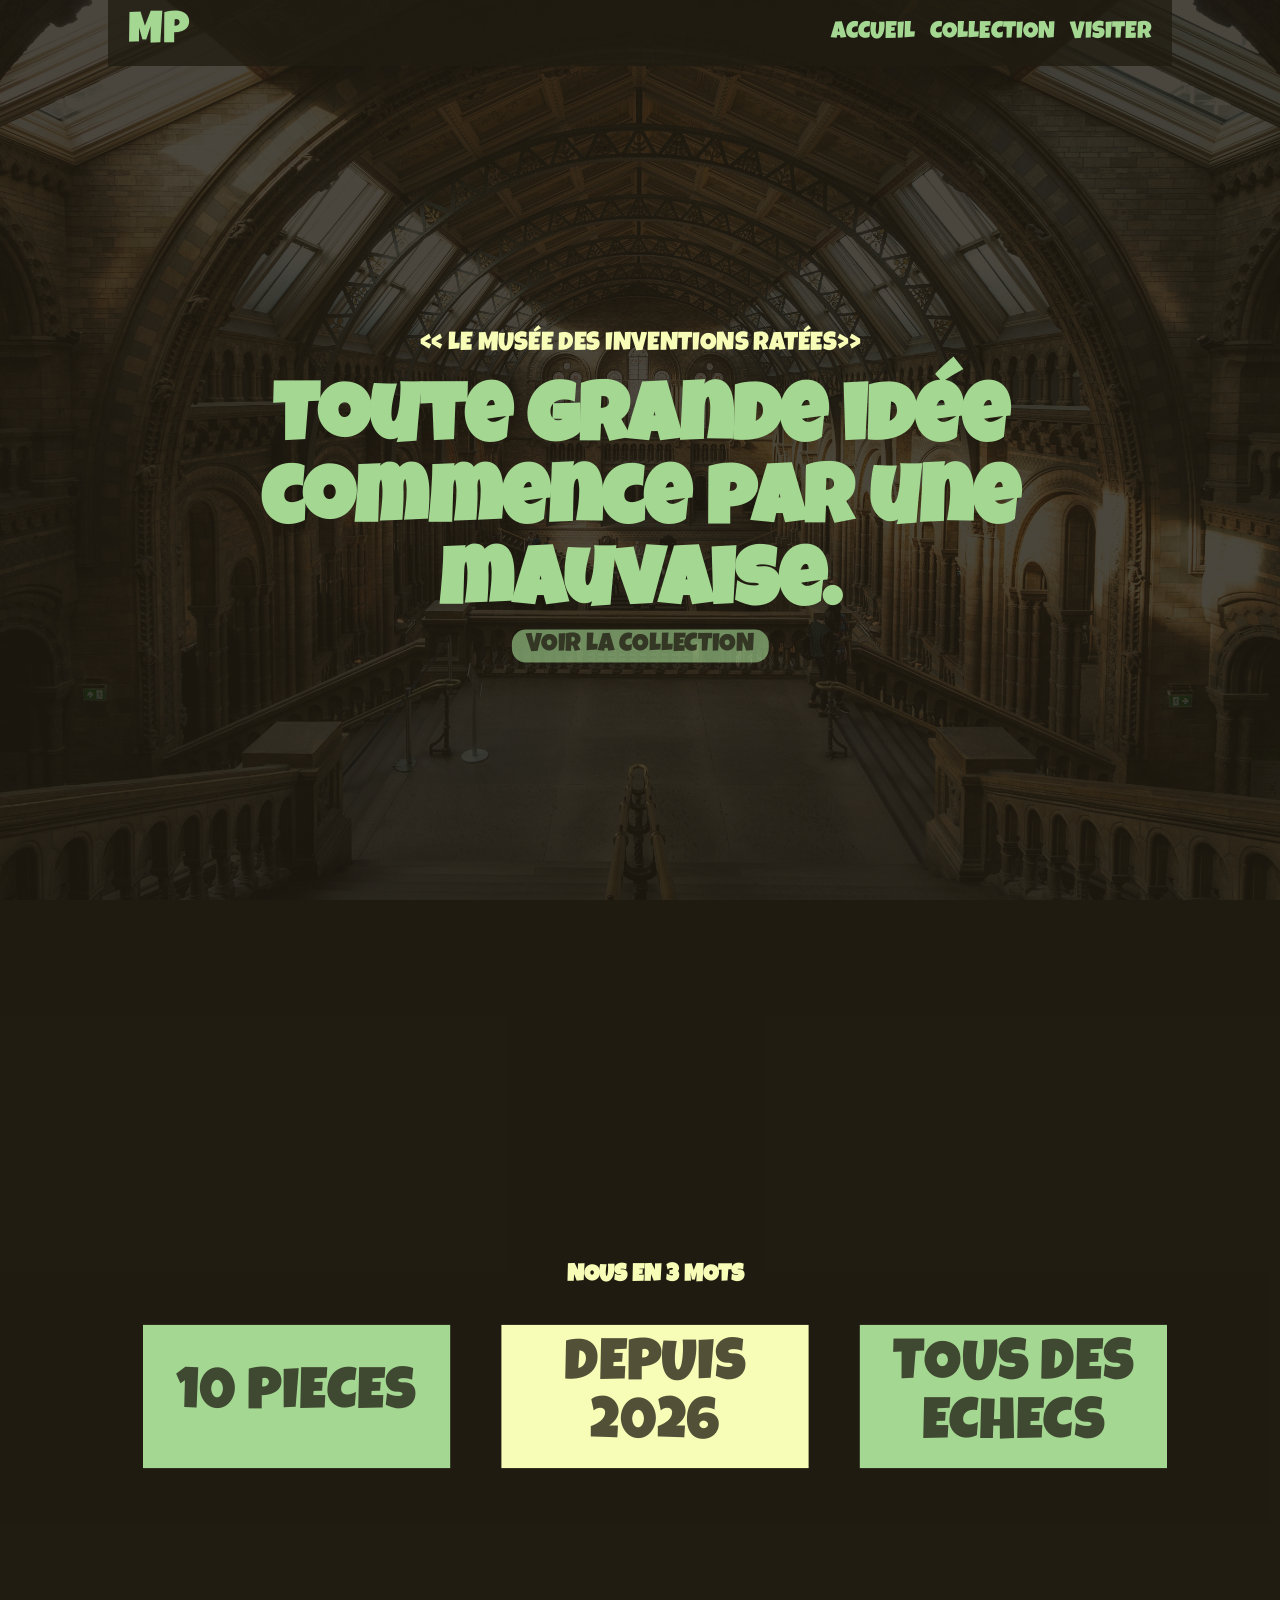
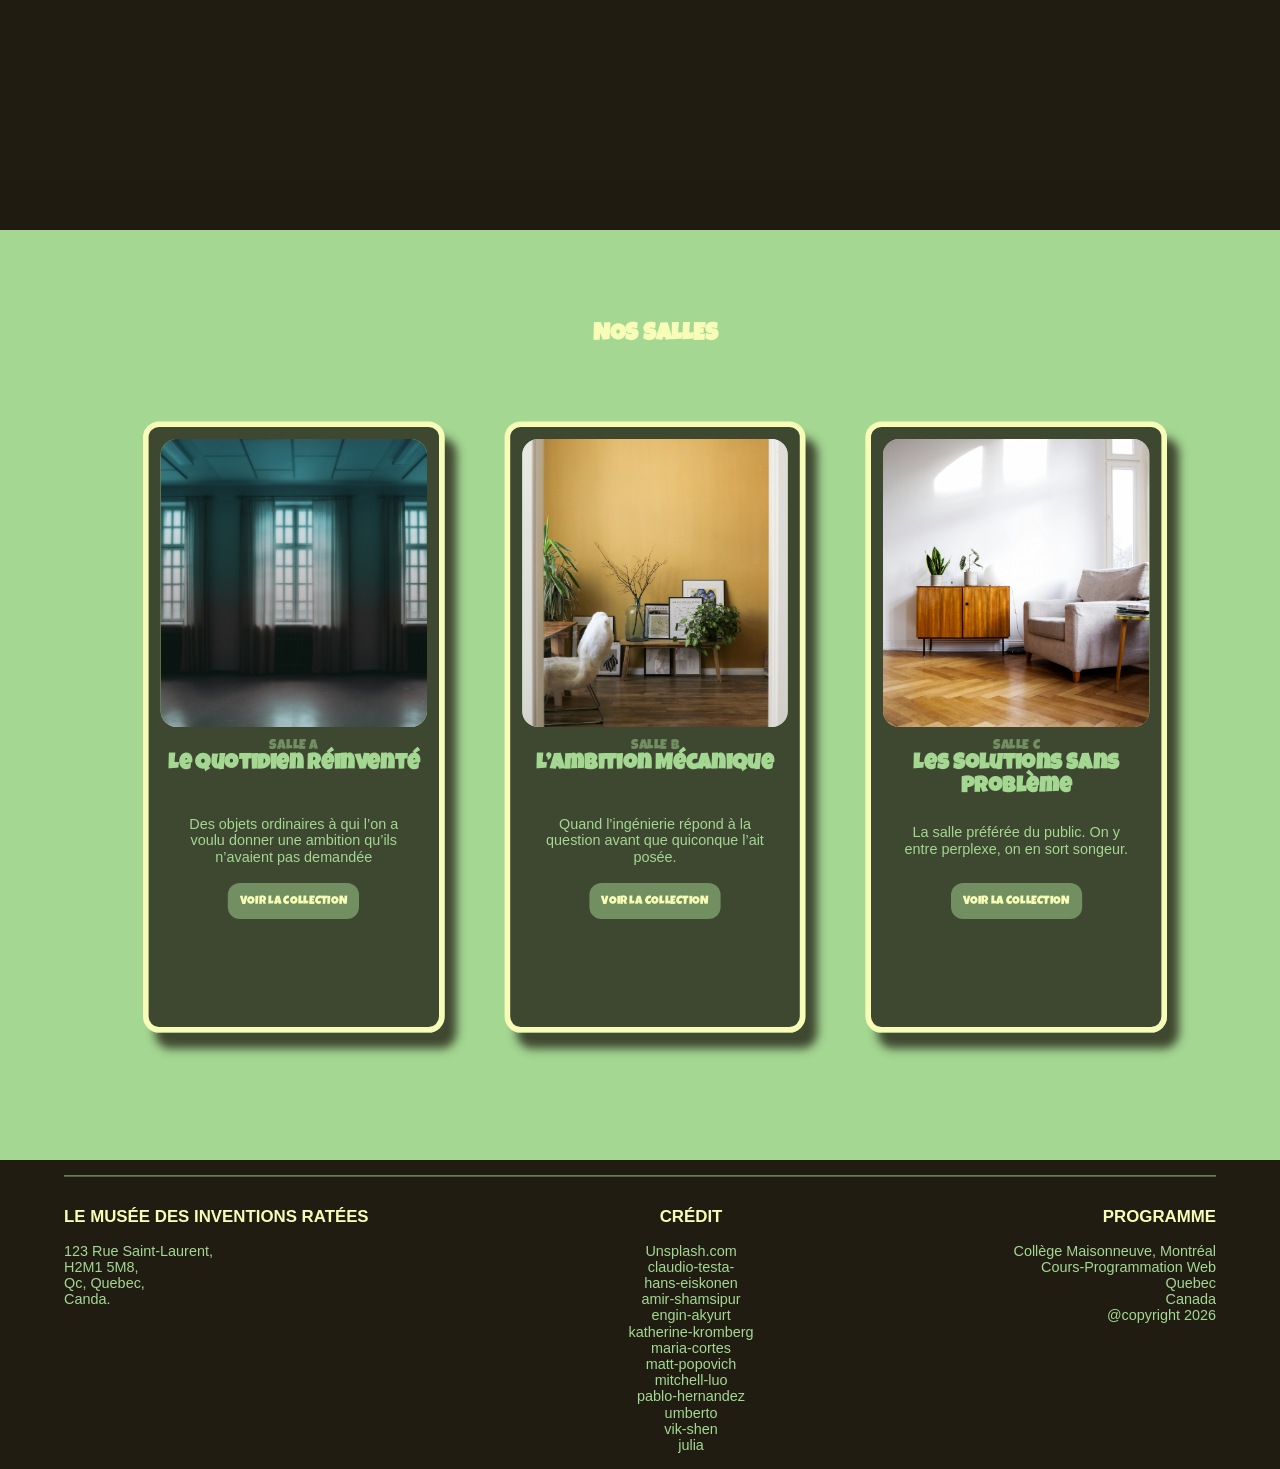
==== commit 8e46a956: "Gallerie [done] - > next item modal" ====
--- a/musee-Eouvert/index.html
+++ b/musee-Eouvert/index.html
@@ -12,11 +12,11 @@
 
 <body>
   <header>
-    <span>MP</span>
+    <span><a href="index.html">MP</a></span>
     <ul>
-      <li>ACCUEIL</li>
-      <li>COLLECTION</li>
-      <li>VISITER</li>
+      <li><a href="index.html">ACCUEIL</a></li>
+      <li><a href="collection.html">COLLECTION</a></li>
+      <li><a href="visite.html">VISITER</a></li>
     </ul>
   </header>
   <main>
@@ -41,8 +41,9 @@
     </section>
     <section id="nos-service">
       <h1>NOS SALLES</h1>
-      <div id="collections">
+      <div id="index-collections">
         <div class="carte carte-1 ">
+
           <div class="img-frame">
             <img src="images/salle/hans-eiskonen-PotGJdsW06k-unsplash.jpg" alt="">
 
@@ -56,14 +57,15 @@
               <p>Des objets ordinaires à qui l’on a voulu donner une ambition qu’ils n’avaient pas demandée</p>
             </div>
             <div>
-              <a href=""><button href="collection.html">VOIR LA COLLECTION</button></a>
+              <a class="fill-link" href="collection.html#salle-a"></a>
+              <a href="collection.html#salle-a"><button>VOIR LA COLLECTION</button></a>
             </div>
           </div>
         </div>
         <div class="carte carte-2">
           <div class="img-frame">
-          <img src="images/salle/julia-60SnthS09Ao-unsplash.jpg" alt="">
-        </div>
+            <img src="images/salle/julia-60SnthS09Ao-unsplash.jpg" alt="">
+          </div>
           <div>
             <div>
               <span>SALLE B</span>
@@ -73,14 +75,15 @@
               <p>Quand l’ingénierie répond à la question avant que quiconque l’ait posée.</p>
             </div>
             <div>
-              <a href=""><button href="collection.html">VOIR LA COLLECTION</button></a>
+              <a class="fill-link" href="collection.html#salle-b"></a>
+              <a href="collection.html#salle-b"><button>VOIR LA COLLECTION</button></a>
             </div>
           </div>
         </div>
         <div class="carte carte-3">
           <div class="img-frame">
-          <img src="images/salle/julia-aX1TTOuq83M-unsplash.jpg" alt="">
-        </div>
+            <img src="images/salle/julia-aX1TTOuq83M-unsplash.jpg" alt="">
+          </div>
           <div>
             <div>
               <span>SALLE C</span>
@@ -90,7 +93,8 @@
               <p>La salle préférée du public. On y entre perplexe, on en sort songeur.</p>
             </div>
             <div>
-              <a href=""><button href="collection.html">VOIR LA COLLECTION</button></a>
+              <a class="fill-link" href="collection.html#salle-c"></a>
+              <a href="collection.html#salle-c"><button>VOIR LA COLLECTION</button></a>
             </div>
           </div>
         </div>
@@ -125,7 +129,7 @@
         <li>vik-shen</li>
         <li>julia</li>
       </ul>
-      
+
     </div>
     <div id="part-3">
       <h3>PROGRAMME</h3>
--- a/musee-Eouvert/style.css
+++ b/musee-Eouvert/style.css
@@ -3,7 +3,17 @@
   font-family: "Luckiest Guy", cursive;
   margin: 0;
   padding: 0;
-}
+  background-color: #201c12;
+}
+header a {
+  color: #a4d792;
+  text-decoration: none;
+  /* transition: 0.5s; */
+}
+header ul a:hover {
+  text-decoration: underline;
+}
+
 header {
   padding: 5px 20px;
   color: #a4d792;
@@ -41,10 +51,13 @@
   height: 100vh;
   position: relative;
   background-color: #201c12c4;
-}
-
-#banner {
-}
+
+  display: flex;
+  flex-direction: column;
+  justify-content: center;
+  align-items: center;
+}
+
 #banner #background-teint {
   position: absolute;
   width: 100%;
@@ -87,13 +100,20 @@
 }
 
 #banner #banner-text button {
+  border: none;
   font-family: "Luckiest Guy", cursive;
   color: #f7fdb6;
+  color: #201c12c4;
   font-size: 37px;
   background-color: #a4d7929c;
   padding: 5px 20px;
   border-radius: 20px;
 }
+#banner #banner-text button:hover {
+  border: 1px solid #f7fdb6;
+  box-shadow: 1px 9px 50px #f7fdb6;
+  color: #f7fdb6;
+}
 
 #nos-service {
   background-color: #a4d792;
@@ -104,7 +124,7 @@
   justify-content: center;
   align-items: center;
 }
-#collections {
+#index-collections {
   display: flex;
   flex-direction: row;
   width: 100%;
@@ -128,10 +148,18 @@
   /* color:#F7FDB6 ; */
   color: #a4d792;
   border-radius: 20px;
-  border: 7px solid #a4d792;
+  border: 7px solid #f7fdb6;
   position: relative;
   padding: 15px;
   box-shadow: 15px 20px 12px #201c12c4;
+  transition:
+    transform 0.3s ease,
+    box-shadow 0.3s ease;
+}
+
+.carte:hover {
+  transform: translateY(10px);
+  box-shadow: inset 15px 20px 140px #a4d792;
 }
 
 .carte div:nth-child(2) {
@@ -182,7 +210,7 @@
   /* padding: 15px; */
 }
 .carte div p {
-  font-family: "Lohit Devanagari";
+  font-family: Arial, Helvetica, sans-serif;
   font-size: 18px;
   width: 100%;
   padding: 15px;
@@ -209,15 +237,25 @@
   object-fit: cover;
   border-radius: 20px;
 }
-
-#collections .carte-2 {
+.carte .fill-link {
+  position: absolute;
+  top: 0;
+  left: 0;
+  width: 100%;
+  height: 100%;
+  background-color: #201c12;
+  opacity: 0;
+  /* bottom: 65; */
+}
+
+/* #index-collections .carte-2 {
   color: #f7fdb6;
   border-color: #f7fdb6;
 }
 
-#collections .carte-2 span {
+#index-collections .carte-2 span {
   color: rgba(247, 253, 182, 0.5);
-}
+} */
 
 #trois-mots {
   text-align: center;
@@ -261,3 +299,111 @@
 #trois-mots-text div:nth-child(2) {
   background-color: #f7fdb6;
 }
+
+footer {
+  display: flex;
+  justify-content: space-between;
+  /* padding: 20px; */
+  scale: 0.9;
+  color: #a4d792;
+  background-color: #201c12;
+  font-family: Arial, Helvetica, sans-serif;
+  border-top: 1px solid ;
+  padding-top: 15px;
+}
+footer h3 {
+  color: #f7fdb6;
+  text-transform: uppercase;
+}
+
+footer ul {
+  list-style: none;
+  padding: 0;
+  margin: 0;
+}
+
+footer #part-1 {
+  text-align: left;
+}
+
+footer #part-2 {
+  text-align: center;
+}
+
+footer #part-3 {
+  text-align: right;
+}
+.page {
+  margin-top: 72px;
+}
+
+.class-title {
+  /* background-color: blue; */
+  width: 100%;
+  text-align: center;
+  /* scale: 0.5; */
+}
+
+.class-title legend {
+  /* color: #f7fdb6; */
+  color: #a4d792;
+  font-size: 24px;
+}
+
+.class-title h1 {
+  margin-top: 0;
+  /* color: #a4d792; */
+  color: #f7fdb6;
+  font-size: 44px;
+}
+
+.gallerie {
+  /* background-color: red; */
+  width: 100%;
+  display: flex;
+  justify-content: center;
+  scale: 0.85;
+
+  /* transform:translateY(-80px) ; */
+}
+
+.gallerie .gallerie-item {
+  cursor: pointer;
+  margin: 0 15px;
+}
+
+.gallerie .img-frame {
+  width: calc(20vw - 36px);
+  height: 20vw;
+  background-color: #a4d792;
+  border: 18px solid #a4d792;
+
+  border-radius: 20px;
+}
+
+.gallerie .img-frame img {
+  width: 100%;
+  height: 100%;
+  object-fit: cover;
+  border-radius: 20px;
+}
+
+.gallerie .object-title {
+  width: 20vw;
+  height: fit-content;
+  /* background-color: yellow; */
+  text-align: center;
+  color: #a4d792;
+  font-size: 30px;
+  margin-top: 5px;
+}
+
+.gallerie .object-title p {
+  margin: 0;
+}
+
+
+.page section
+{
+  border-top: 1px solid #a4d792;
+}
